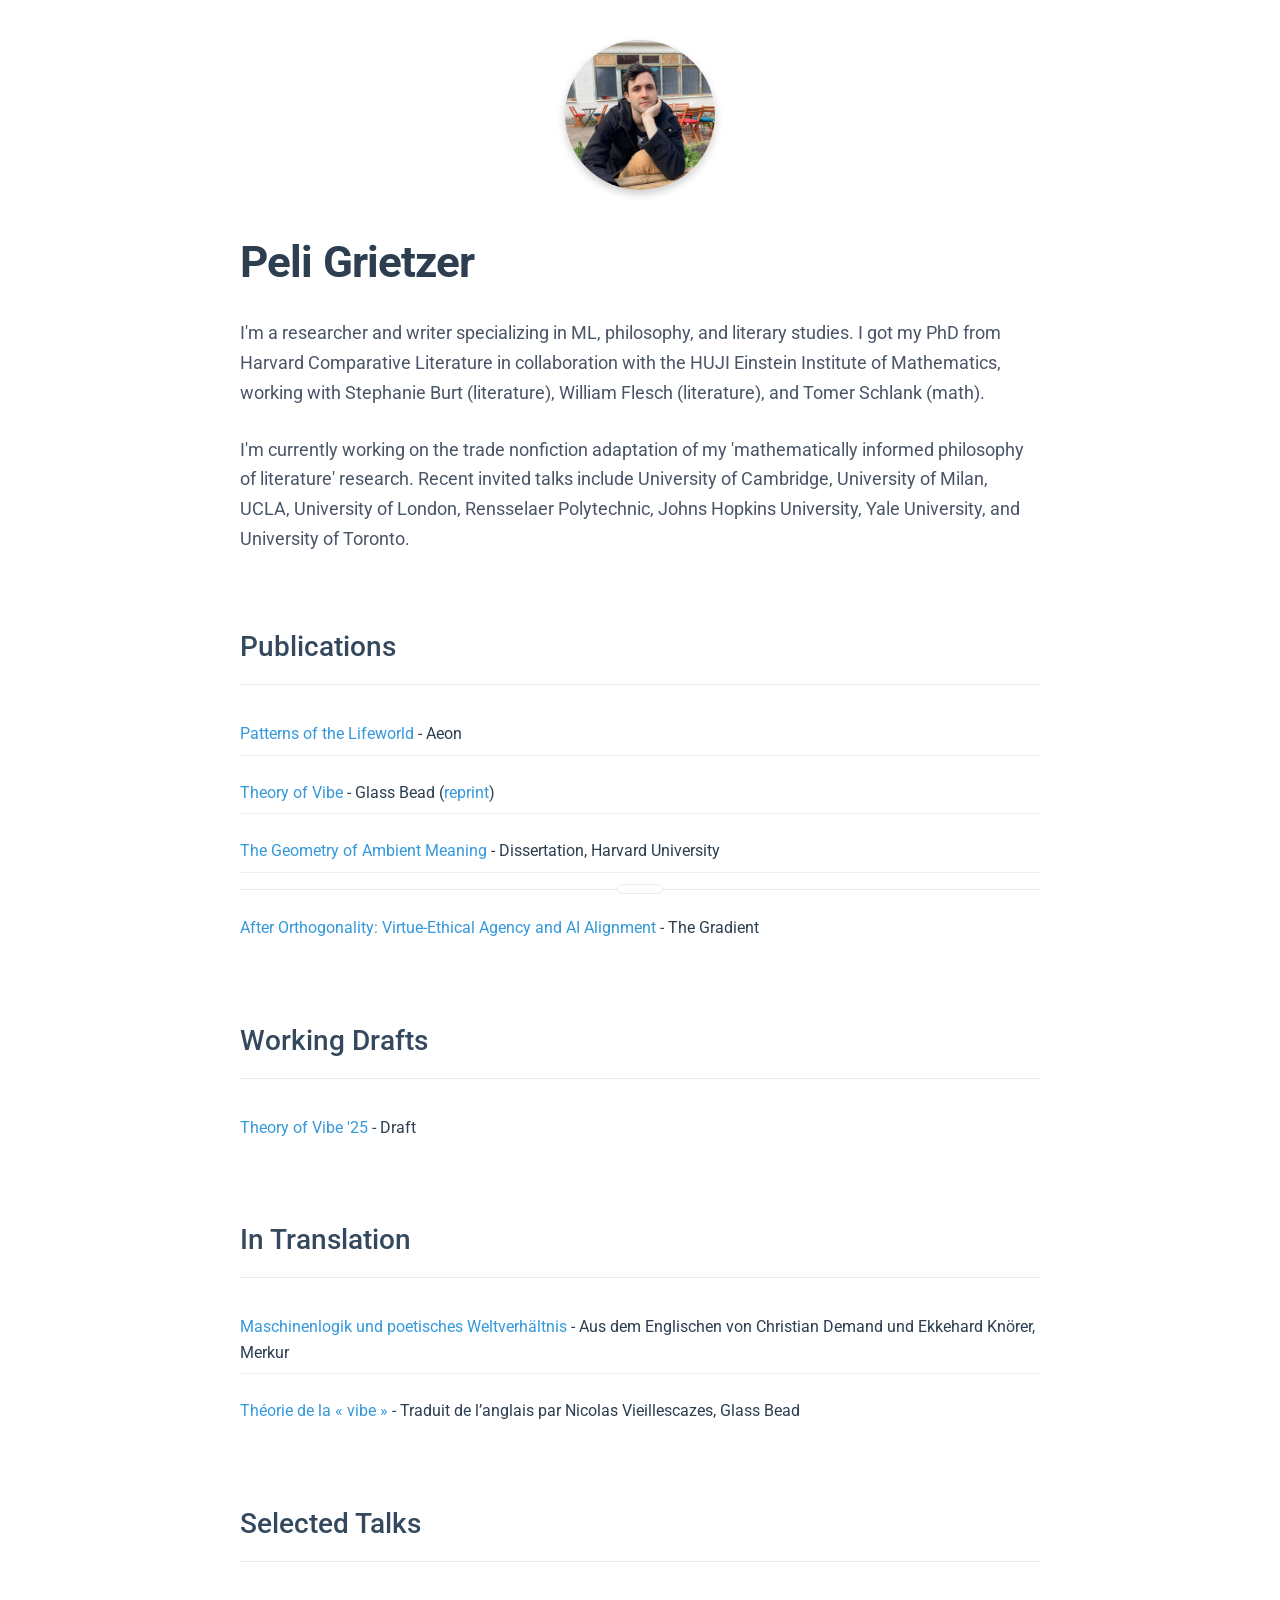
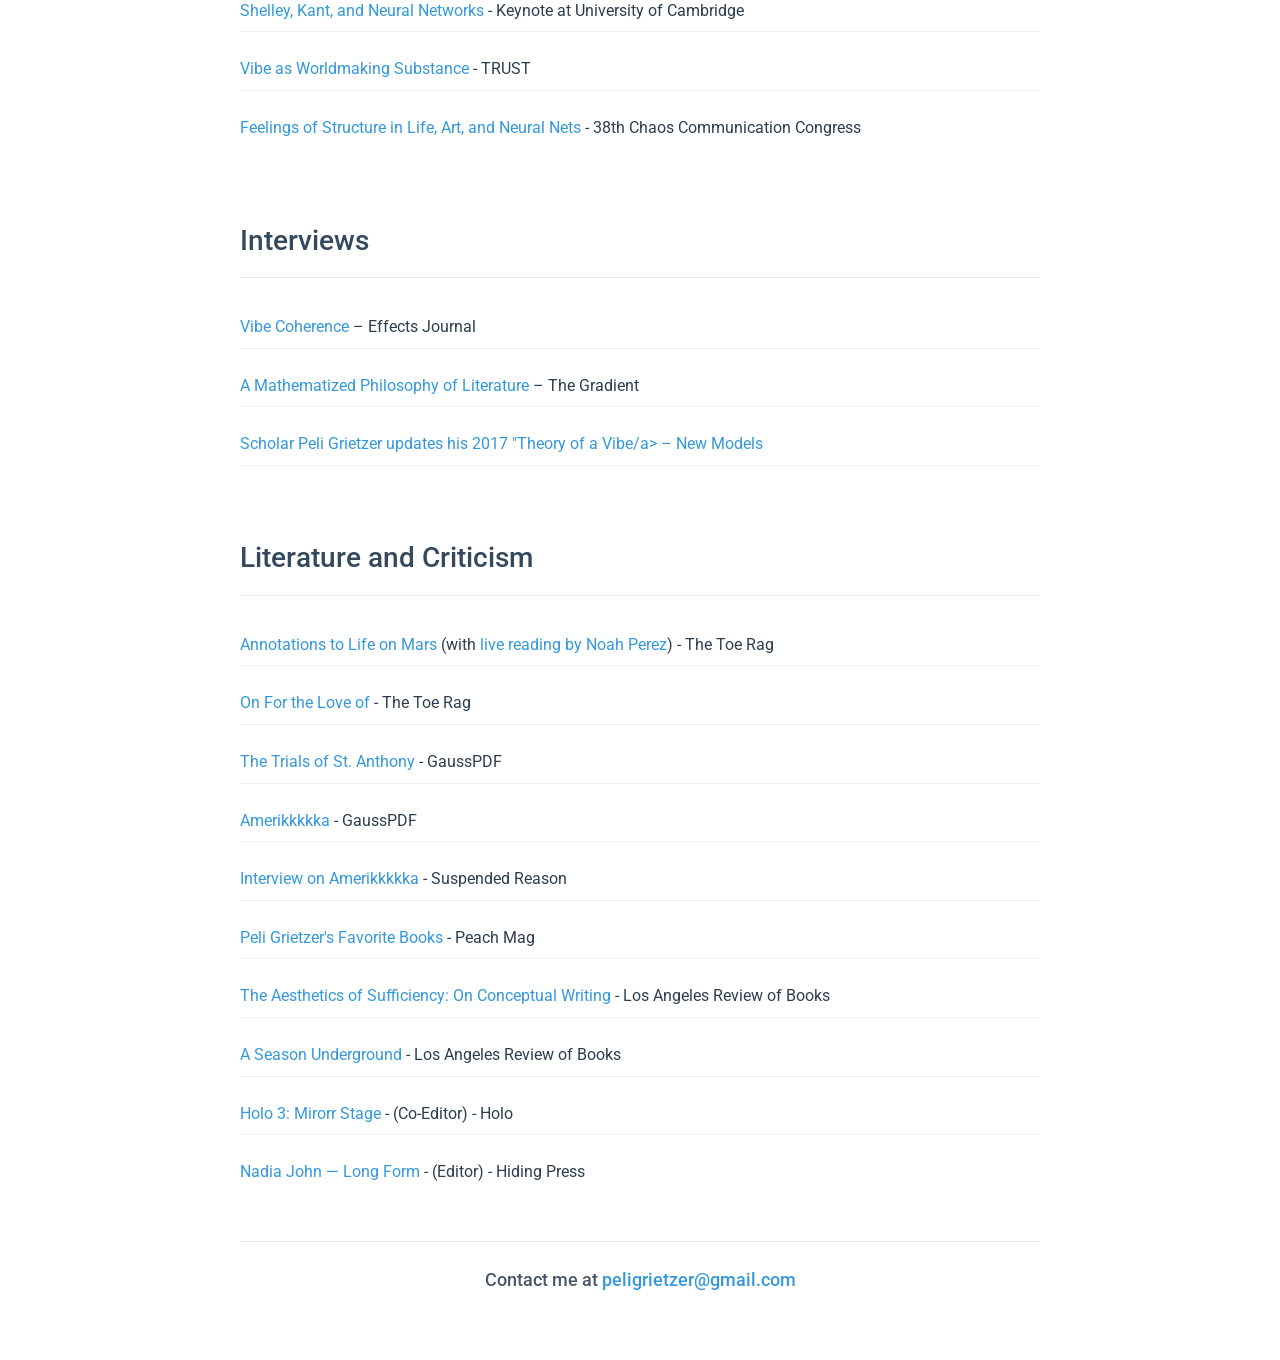
==== index.html @ daf95180 "Update index.html" ====
<!DOCTYPE html>
<html lang="en">
<head>
  <meta charset="UTF-8">
  <meta name="viewport" content="width=device-width, initial-scale=1.0">
  <title>Peli Grietzer - Researcher & Writer</title>
  <link rel="stylesheet" href="https://fonts.googleapis.com/css2?family=Roboto:wght@400;500;700&display=swap">
  <style>
    body {
      font-family: 'Roboto', sans-serif;
      line-height: 1.6;
      max-width: 800px;
      margin: 0 auto;
      padding: 40px 20px;
      color: #2c3e50;
      background-color: #ffffff;
    }

    .portrait-container {
      text-align: center;
      margin-bottom: 20px;
    }

    .portrait-container img {
      border-radius: 50%;
      width: 150px;
      height: 150px;
      object-fit: cover;
      box-shadow: 0 4px 8px rgba(0, 0, 0, 0.2);
    }

    h1 {
      font-weight: 700;
      font-size: 2.75em;
      color: #2c3e50;
      margin-bottom: 0.5em;
      letter-spacing: -0.02em;
    }

    h2 {
      font-weight: 500;
      font-size: 1.75em;
      margin-top: 2.5em;
      margin-bottom: 1em;
      color: #34495e;
      border-bottom: 1px solid #e9ecef;
      padding-bottom: 0.5em;
    }

    p {
      font-size: 1.1em;
      color: #4a5568;
      margin-bottom: 1.5em;
      line-height: 1.7;
    }

    a {
      color: #3498db;
      text-decoration: none;
      border-bottom: 1px solid transparent;
      transition: border-bottom-color 0.2s ease;
    }

    a:hover {
      border-bottom-color: #3498db;
      text-decoration: none;
    }

    ul {
      list-style-type: none;
      padding-left: 0;
    }

    ul li {
      margin-bottom: 1em;
      padding: 0.5em 0;
      border-bottom: 1px solid #f0f0f0;
    }

    ul li:last-child {
      border-bottom: none;
    }

    /* Publications-only: purely visual divider inside list (no text) */
    .pub-list .pub-divider{
      list-style: none;
      padding: 0;
      margin: 0.9em 0 1.1em;
      border: 0;
      height: 1px;
      background: #e9ecef;            /* matches h2/contact divider */
      position: relative;
    }
    .pub-list .pub-divider::after{
      content:"";
      position:absolute;
      left:50%;
      top:50%;
      width: 44px;
      height: 8px;
      transform: translate(-50%,-50%);
      background: #ffffff;            /* matches page background */
      border-radius: 999px;
      border: 1px solid #e9ecef;      /* same divider color */
    }
    /* ensure divider doesn't inherit normal li border spacing in odd ways */
    .pub-list .pub-divider{
      border-bottom: none !important;
    }

    .contact {
      margin-top: 3em;
      padding: 1.5em 0;
      text-align: center;
      border-top: 1px solid #e9ecef;
    }

    .contact p {
      margin: 0;
      font-weight: 500;
    }

    @media (max-width: 600px) {
      body {
        padding: 20px 15px;
      }

      h1 {
        font-size: 2.25em;
      }

      h2 {
        font-size: 1.5em;
      }
    }
  </style>
</head>
<body>
  <div class="portrait-container">
    <img src="peliport.jpg" alt="Portrait of Peli Grietzer">
  </div>

  <h1>Peli Grietzer</h1>

  <p>I'm a researcher and writer specializing in ML, philosophy, and literary studies. I got my PhD from Harvard Comparative Literature in collaboration with the HUJI Einstein Institute of Mathematics, working with Stephanie Burt (literature), William Flesch (literature), and Tomer Schlank (math).</p>

  <p>I'm currently working on the trade nonfiction adaptation of my 'mathematically informed philosophy of literature' research. Recent invited talks include University of Cambridge, University of Milan, UCLA, University of London, Rensselaer Polytechnic, Johns Hopkins University, Yale University, and University of Toronto.</p>

  <h2>Publications</h2>
  <ul class="pub-list">
    <li><a href="https://aeon.co/essays/why-poetry-is-a-variety-of-mathematical-experience">Patterns of the Lifeworld</a> - Aeon </li>
    <li><a href="https://www.glass-bead.org/article/a-theory-of-vibe/?lang=enview">Theory of Vibe</a> - Glass Bead (<a href="https://www.openhumanitiespress.org/books/titles/thinking-with-ai/">reprint</a>) </li>
    <li><a href="https://dash.harvard.edu/handle/1/39988028">The Geometry of Ambient Meaning</a> - Dissertation, Harvard University </li>

    <li class="pub-divider" role="separator" aria-hidden="true"></li>

    <li><a href="https://thegradient.pub/virtue-ethics-ai-alignment/">After Orthogonality: Virtue-Ethical Agency and AI Alignment</a> - The Gradient </li>
  </ul>

  <h2>Working Drafts</h2>
  <ul>
    <li><a href="https://open.substack.com/pub/peligrietzer/p/theory-of-vibe-25?utm_campaign=post-expanded-share&utm_medium=web"> Theory of Vibe '25 </a> - Draft </li>
  </ul>

  <h2>In Translation</h2>
  <ul>
    <li><a href="https://www.merkur-zeitschrift.de/artikel/maschinenlogik-und-poetisches-weltverhaeltnis-a-mr-77-12-30/"> Maschinenlogik und poetisches Weltverhältnis </a> - Aus dem Englischen von Christian Demand und Ekkehard Knörer, Merkur</li>
    <li><a href="https://www.glass-bead.org/article/a-theory-of-vibe/?lang=frview"> Théorie de la « vibe » </a> - Traduit de l’anglais par Nicolas Vieillescazes, Glass Bead </li>
  </ul>

  <h2>Selected Talks</h2>
  <ul>
    <li><a href="https://youtu.be/imdKi8XyVCc?si=uOf9Y22D-ehxQdKn">Shelley, Kant, and Neural Networks</a> - Keynote at University of Cambridge </li>
    <li><a href="https://www.youtube.com/watch?v=Zi8KUL7Hnv0">Vibe as Worldmaking Substance</a> - TRUST </li>
    <li><a href="https://media.ccc.de/v/38c3-feelings-of-structure-in-life-art-and-neural-nets">Feelings of Structure in Life, Art, and Neural Nets </a> - 38th Chaos Communication Congress </li>
  </ul>

  <h2>Interviews</h2>
  <ul>
    <li><a href="https://effects-journal.com/archive/vibe-coherence">Vibe Coherence</a> – Effects Journal</li>
    <li><a href="https://thegradientpub.substack.com/p/peli-grietzer-a-mathematized-philosophy">A Mathematized Philosophy of Literature</a> – The Gradient</li>
    <li><a href="https://soundcloud.com/newmodels/prvw-peli-grietzer-2026?in=newmodels/sets/new-models-podcast-vol-ii">Scholar Peli Grietzer updates his 2017 "Theory of a Vibe/a> – New Models</li>
  </ul>

  <h2>Literature and Criticism</h2>
  <ul>
    <li><a href="https://x.com/peligrietzer/status/1846580394172297496">Annotations to Life on Mars</a> (with <a href="https://www.youtube.com/watch?v=kiOf8H1D4T4">live reading by Noah Perez</a>) - The Toe Rag </li>
    <li><a href="https://x.com/peligrietzer/status/1986115775053053968">On For the Love of</a> - The Toe Rag </li>
    <li><a href="https://www.gauss-pdf.com/post/146307399680/gpdf216-peli-grietzer-the-trials-of-st">The Trials of St. Anthony</a> - GaussPDF</li>
    <li><a href="https://www.gauss-pdf.com/post/74739362252/gpdf094gpdfe004-peli-grietzer-amerikkkkka">Amerikkkkka</a> - GaussPDF</li>
    <li><a href="https://suspendedreason.com/2019/05/21/each-venture-is-a-new-beginning/"> Interview on Amerikkkkka</a> - Suspended Reason</li>
    <li><a href="https://www.peachmgzn.com/post/peli-grietzers-favorite-books">Peli Grietzer's Favorite Books</a> - Peach Mag</li>
    <li><a href="https://lareviewofbooks.org/article/the-aesthetics-of-sufficiency-on-conceptual-writing/">The Aesthetics of Sufficiency: On Conceptual Writing</a> - Los Angeles Review of Books</li>
    <li><a href="https://lareviewofbooks.org/article/season-underground-russian-doll-mental-illness/">A Season Underground</a> - Los Angeles Review of Books</li>
    <li><a href="https://www.holo.mg/dossiers/holo-3/the-research-partner/"> Holo 3: Mirorr Stage </a> - (Co-Editor) - Holo</li>
    <li><a href="https://hidingpress.com/books/long-form">Nadia John — Long Form </a> - (Editor) - Hiding Press</li>
  </ul>

  <div class="contact">
    <p>Contact me at <a href="mailto:peligrietzer@gmail.com">peligrietzer@gmail.com</a></p>
  </div>
</body>
</html>
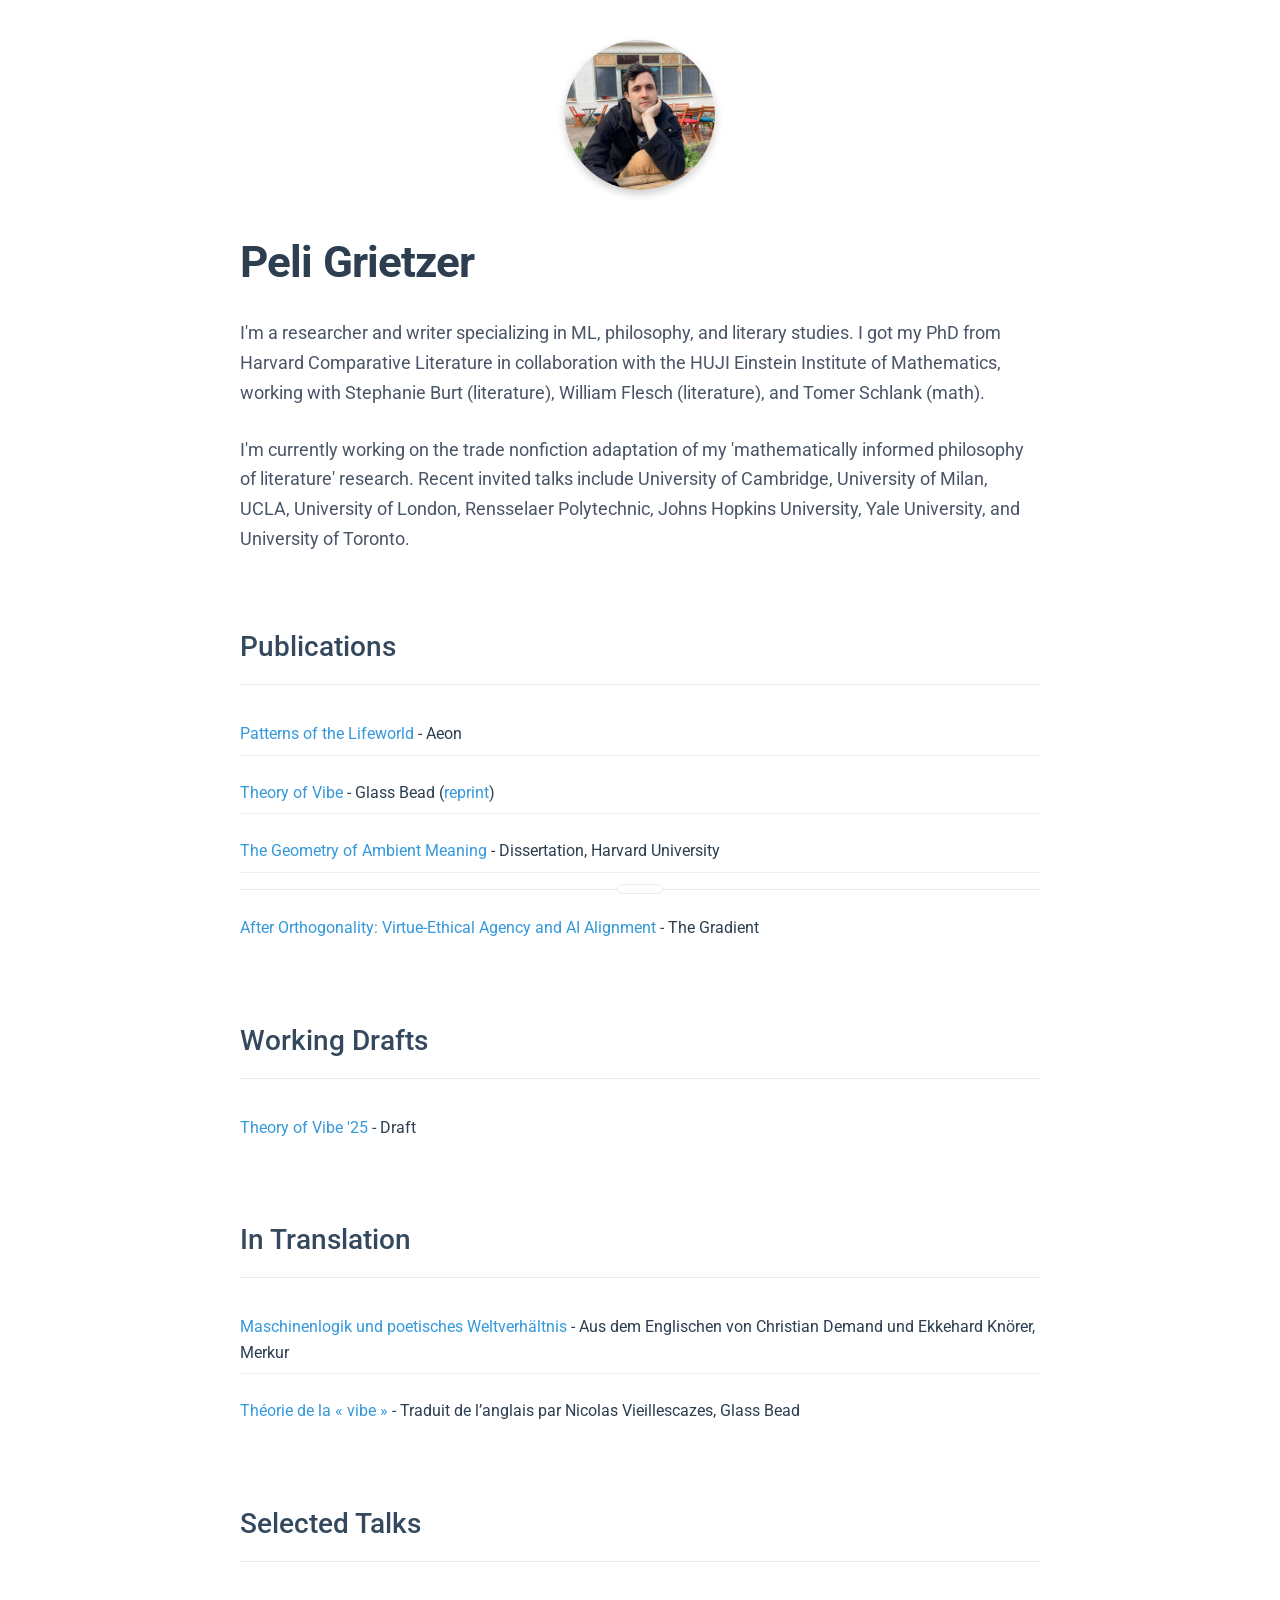
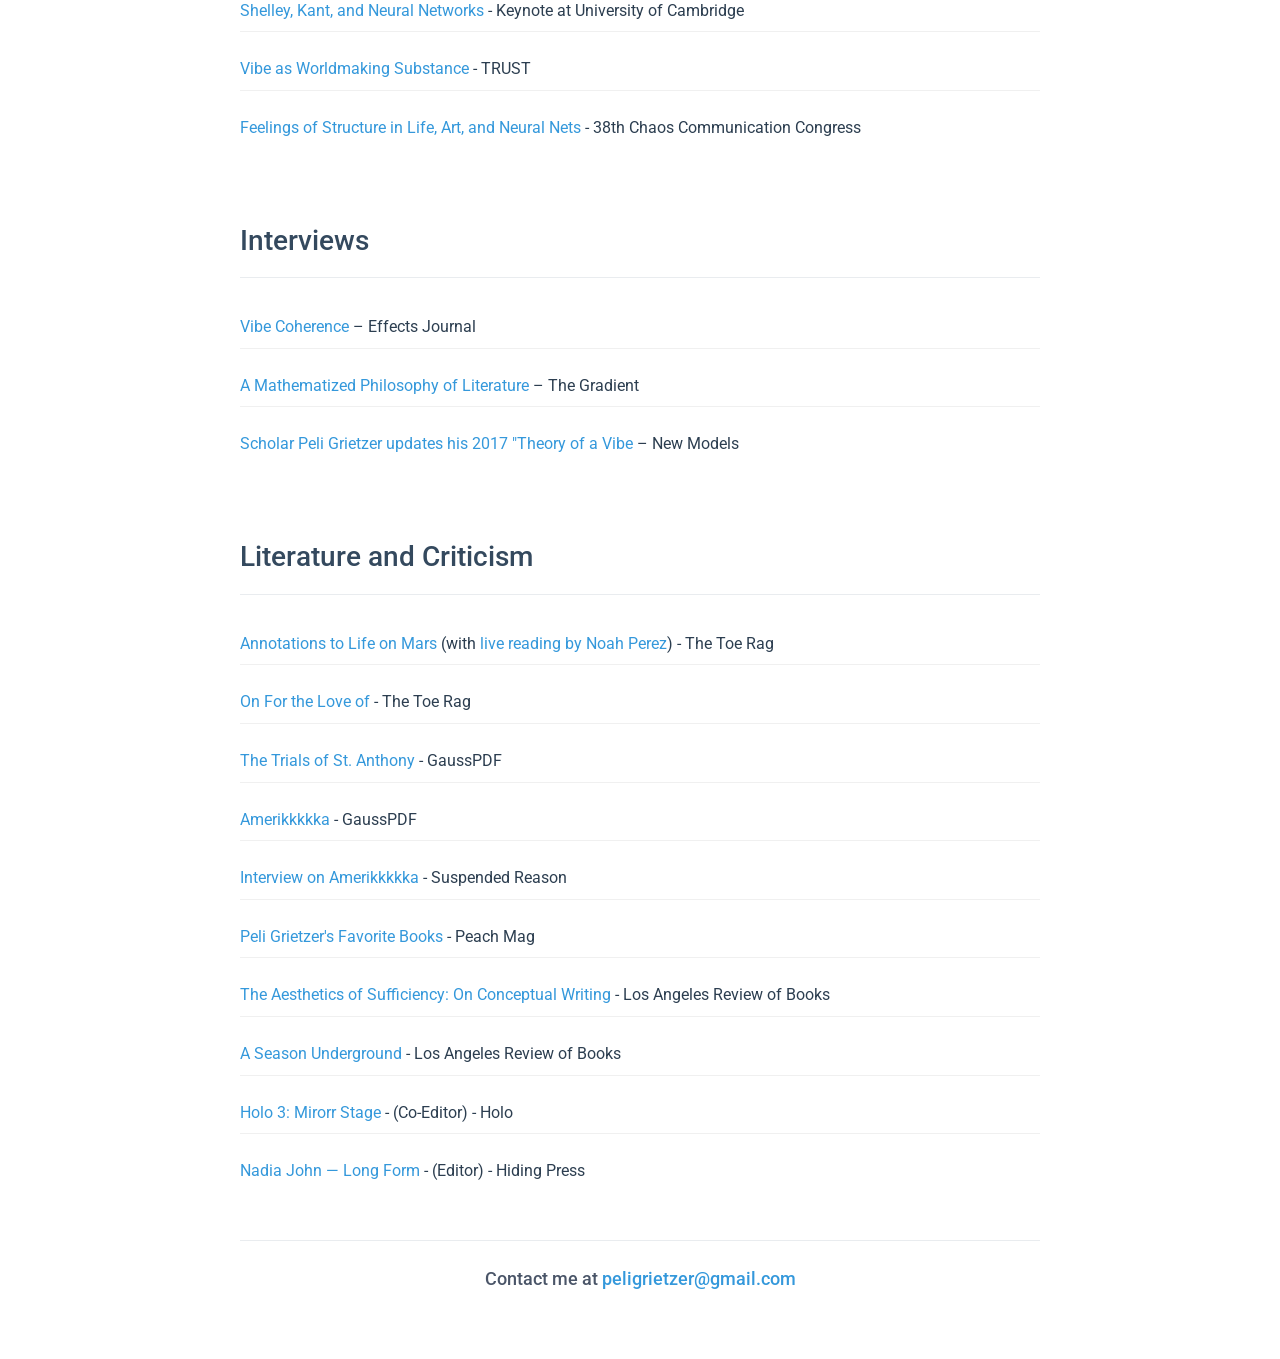
==== commit a03e7055: "Update index.html" ====
--- a/index.html
+++ b/index.html
@@ -179,7 +179,7 @@
   <ul>
     <li><a href="https://effects-journal.com/archive/vibe-coherence">Vibe Coherence</a> – Effects Journal</li>
     <li><a href="https://thegradientpub.substack.com/p/peli-grietzer-a-mathematized-philosophy">A Mathematized Philosophy of Literature</a> – The Gradient</li>
-    <li><a href="https://soundcloud.com/newmodels/prvw-peli-grietzer-2026?in=newmodels/sets/new-models-podcast-vol-ii">Scholar Peli Grietzer updates his 2017 "Theory of a Vibe/a> – New Models</li>
+    <li><a href="https://soundcloud.com/newmodels/prvw-peli-grietzer-2026?in=newmodels/sets/new-models-podcast-vol-ii">Scholar Peli Grietzer updates his 2017 "Theory of a Vibe</a> – New Models</li>
   </ul>
 
   <h2>Literature and Criticism</h2>
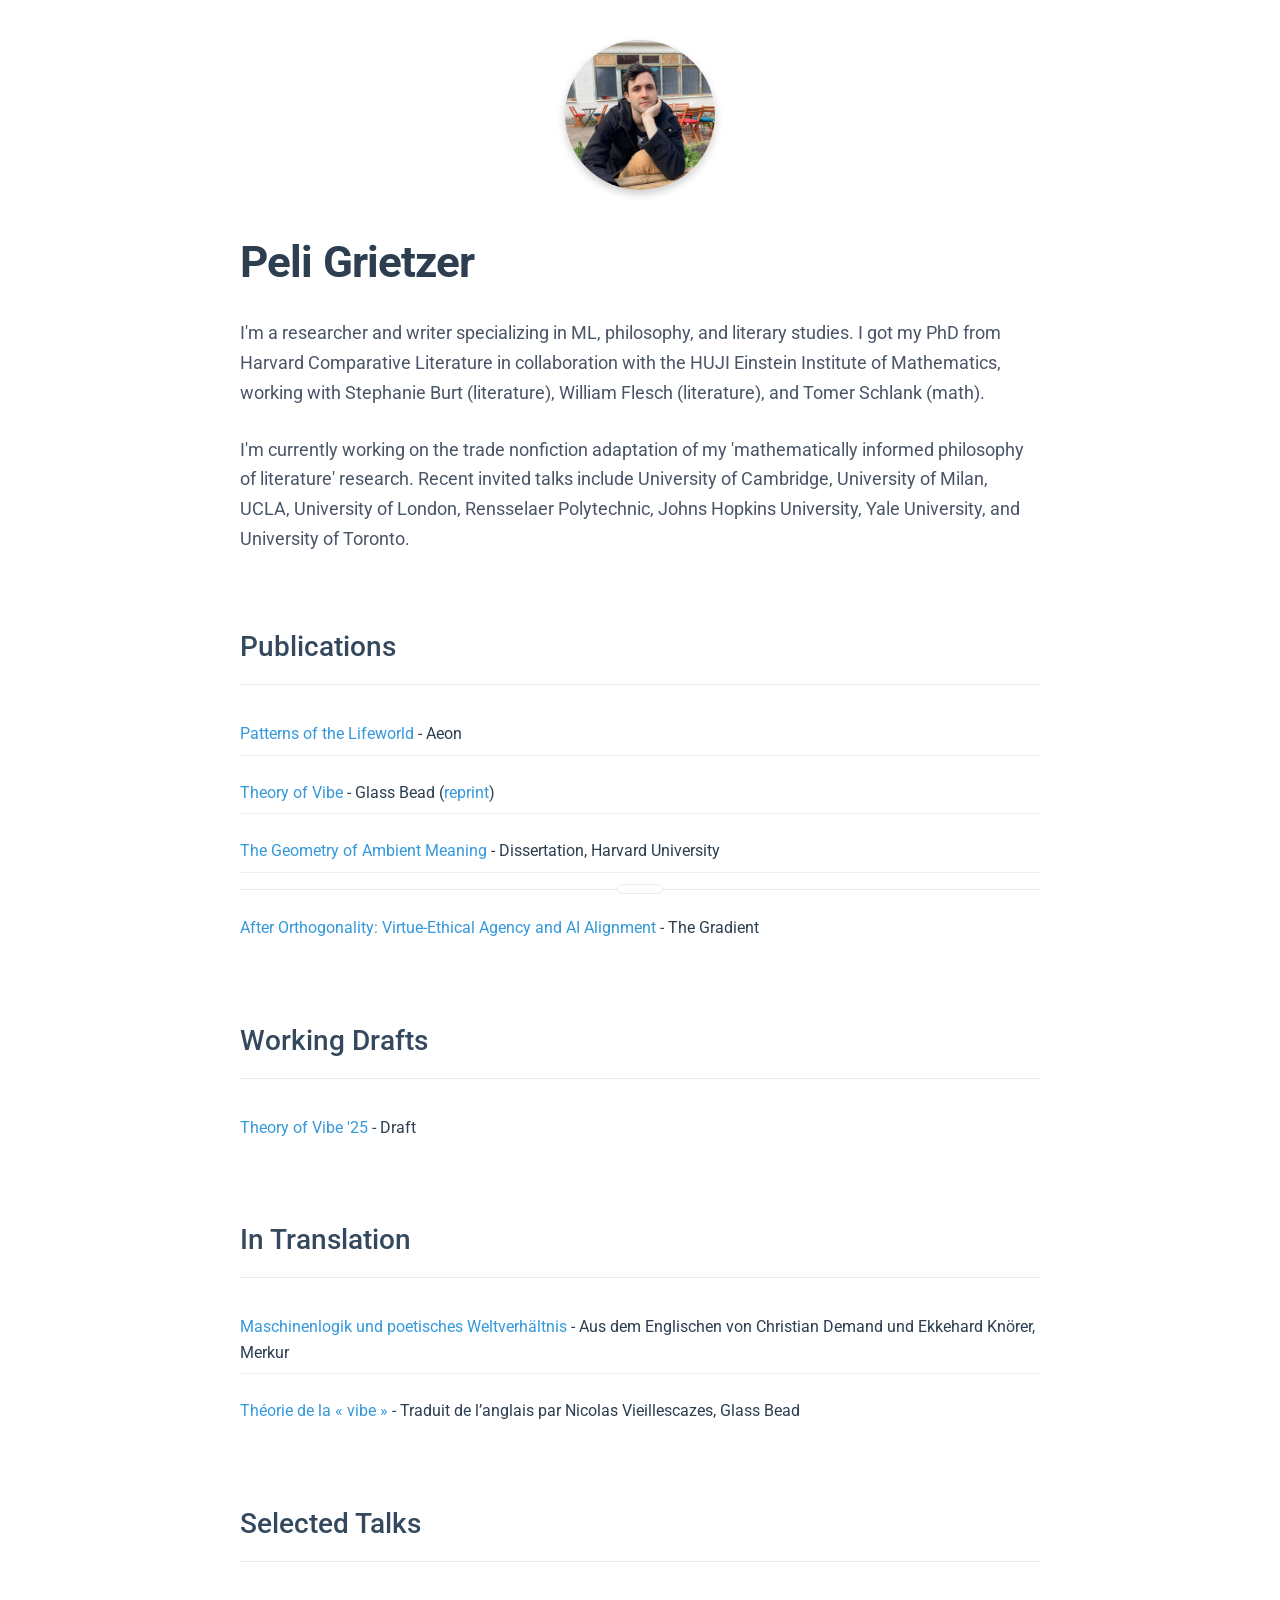
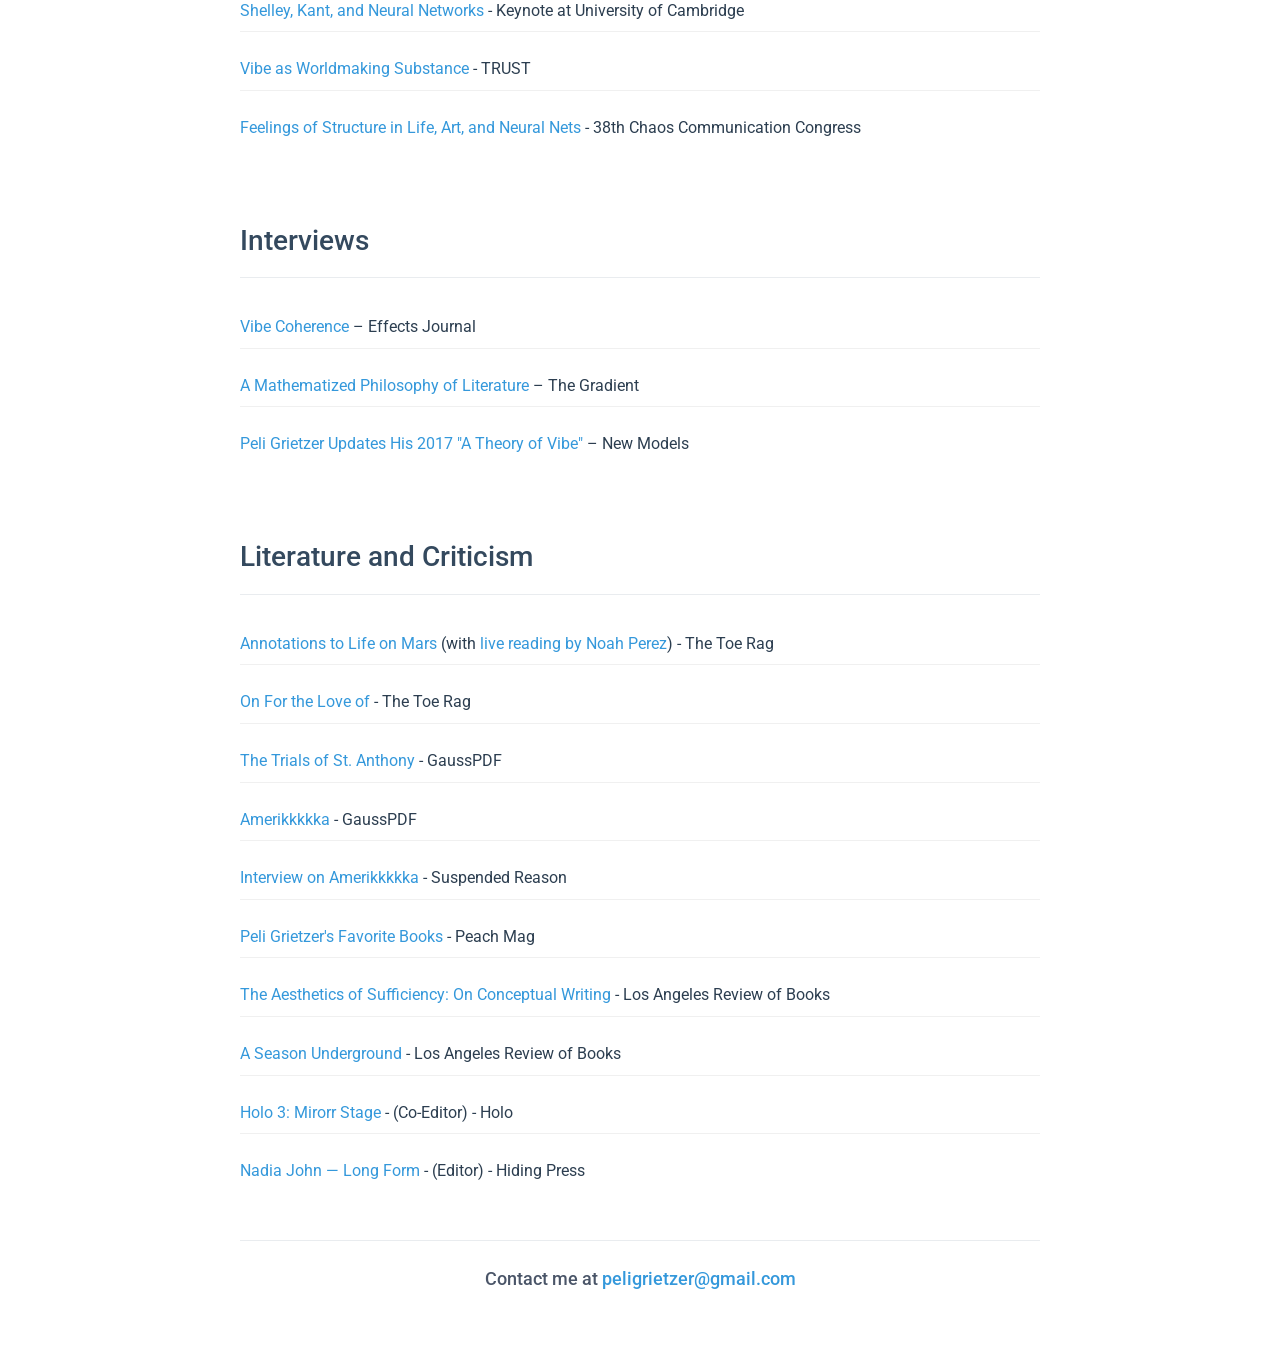
==== commit fc20a71b: "Update index.html" ====
--- a/index.html
+++ b/index.html
@@ -179,7 +179,7 @@
   <ul>
     <li><a href="https://effects-journal.com/archive/vibe-coherence">Vibe Coherence</a> – Effects Journal</li>
     <li><a href="https://thegradientpub.substack.com/p/peli-grietzer-a-mathematized-philosophy">A Mathematized Philosophy of Literature</a> – The Gradient</li>
-    <li><a href="https://soundcloud.com/newmodels/prvw-peli-grietzer-2026?in=newmodels/sets/new-models-podcast-vol-ii">Scholar Peli Grietzer updates his 2017 "Theory of a Vibe</a> – New Models</li>
+    <li><a href="https://soundcloud.com/newmodels/prvw-peli-grietzer-2026?in=newmodels/sets/new-models-podcast-vol-ii">Peli Grietzer Updates His 2017 "A Theory of Vibe"</a> – New Models</li>
   </ul>
 
   <h2>Literature and Criticism</h2>
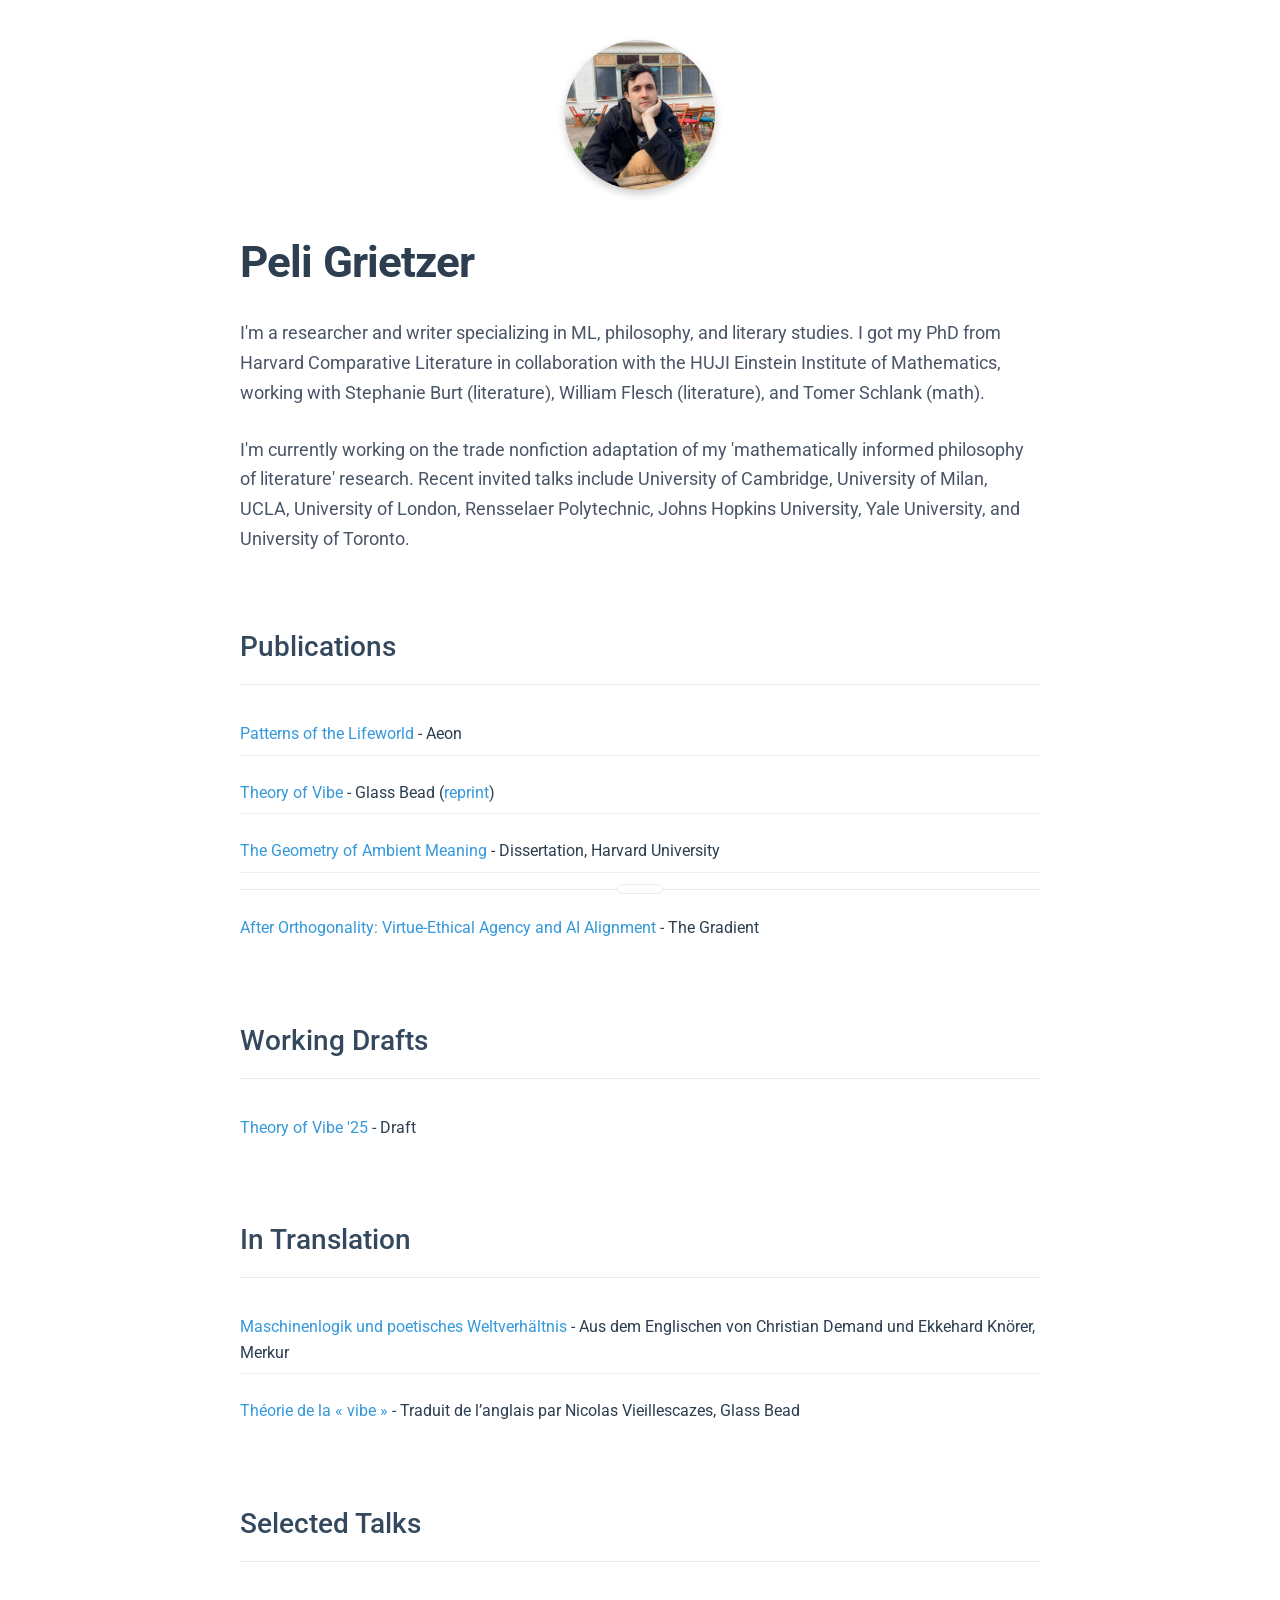
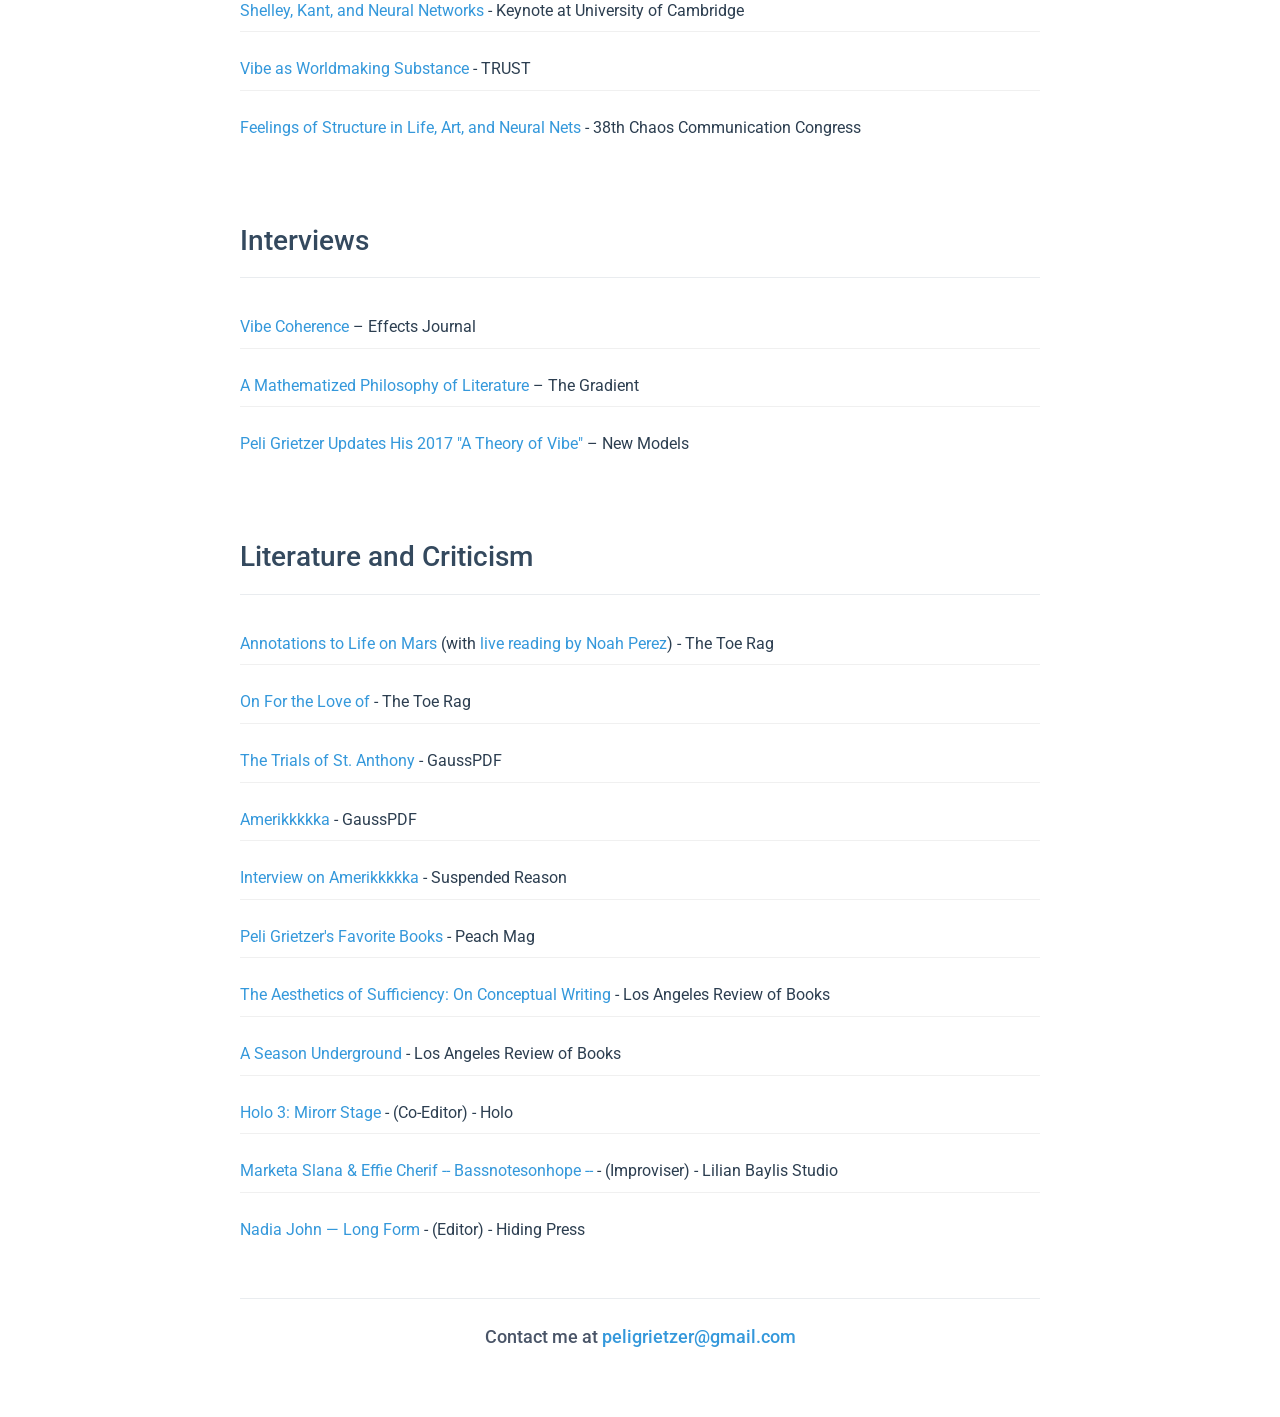
==== commit 3fcecc34: "Update index.html" ====
--- a/index.html
+++ b/index.html
@@ -193,6 +193,7 @@
     <li><a href="https://lareviewofbooks.org/article/the-aesthetics-of-sufficiency-on-conceptual-writing/">The Aesthetics of Sufficiency: On Conceptual Writing</a> - Los Angeles Review of Books</li>
     <li><a href="https://lareviewofbooks.org/article/season-underground-russian-doll-mental-illness/">A Season Underground</a> - Los Angeles Review of Books</li>
     <li><a href="https://www.holo.mg/dossiers/holo-3/the-research-partner/"> Holo 3: Mirorr Stage </a> - (Co-Editor) - Holo</li>
+    <li><a href="https://www.instagram.com/p/DXqXmAWgJy2/"> Marketa Slana & Effie Cherif -- Bassnotesonhope --  </a> - (Improviser) - Lilian Baylis Studio</li>
     <li><a href="https://hidingpress.com/books/long-form">Nadia John — Long Form </a> - (Editor) - Hiding Press</li>
   </ul>
 
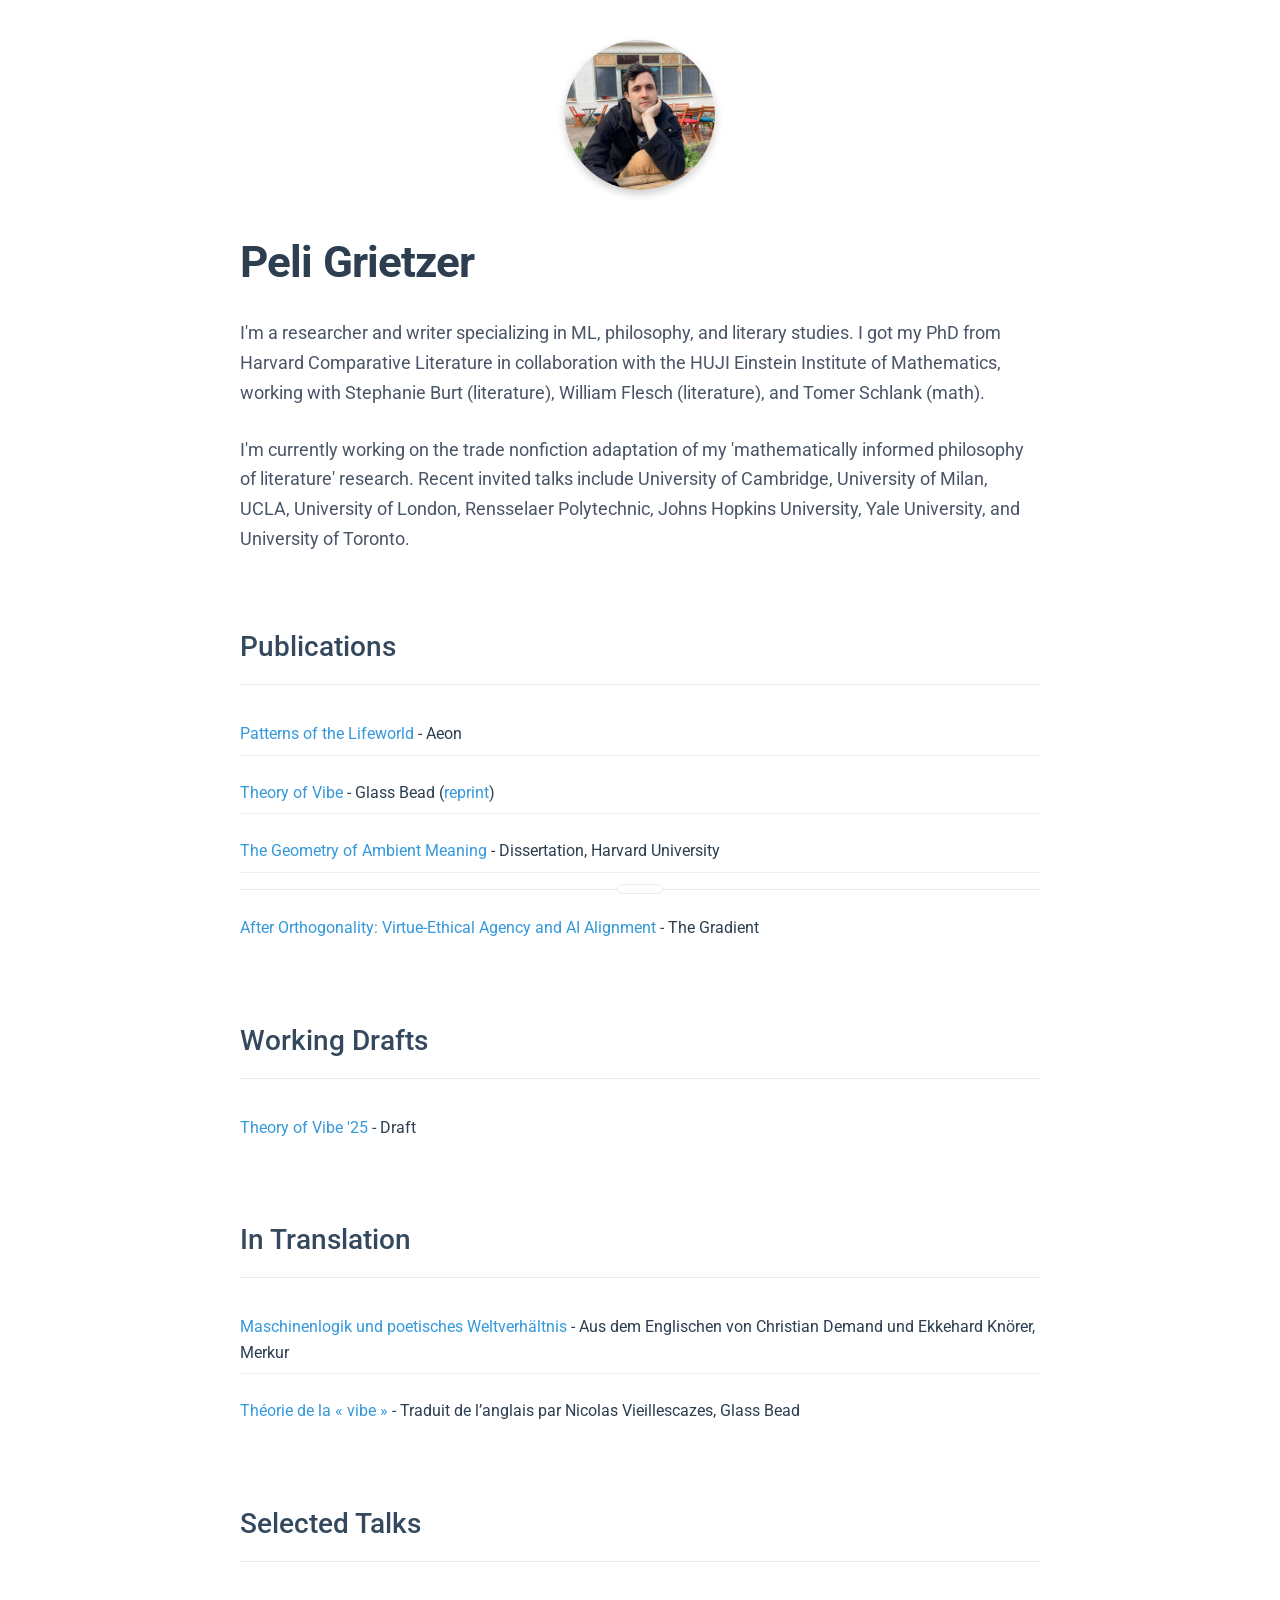
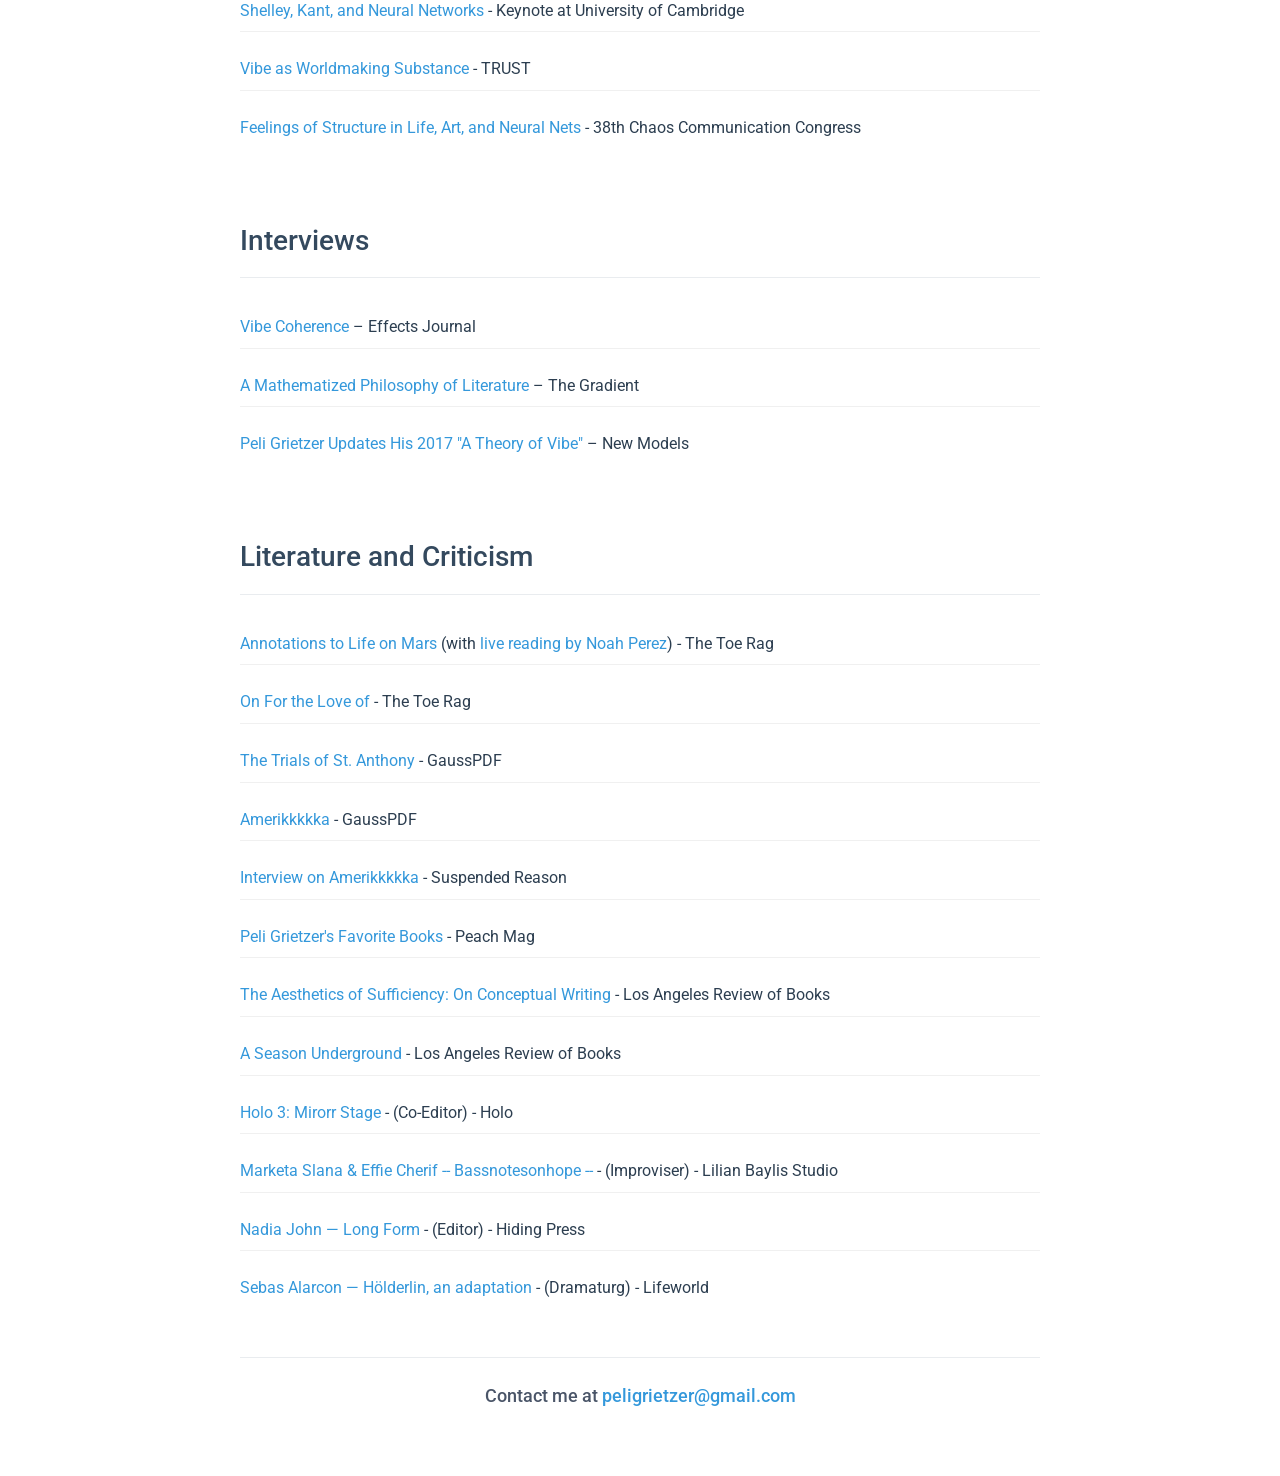
==== commit e1cbed14: "Update index.html" ====
--- a/index.html
+++ b/index.html
@@ -195,6 +195,9 @@
     <li><a href="https://www.holo.mg/dossiers/holo-3/the-research-partner/"> Holo 3: Mirorr Stage </a> - (Co-Editor) - Holo</li>
     <li><a href="https://www.instagram.com/p/DXqXmAWgJy2/"> Marketa Slana & Effie Cherif -- Bassnotesonhope --  </a> - (Improviser) - Lilian Baylis Studio</li>
     <li><a href="https://hidingpress.com/books/long-form">Nadia John — Long Form </a> - (Editor) - Hiding Press</li>
+    <li><a href="https://www.instagram.com/p/DVwxAwdkVKt/">Sebas Alarcon — Hölderlin, an adaptation </a> - (Dramaturg) - Lifeworld</li>
+
+    
   </ul>
 
   <div class="contact">
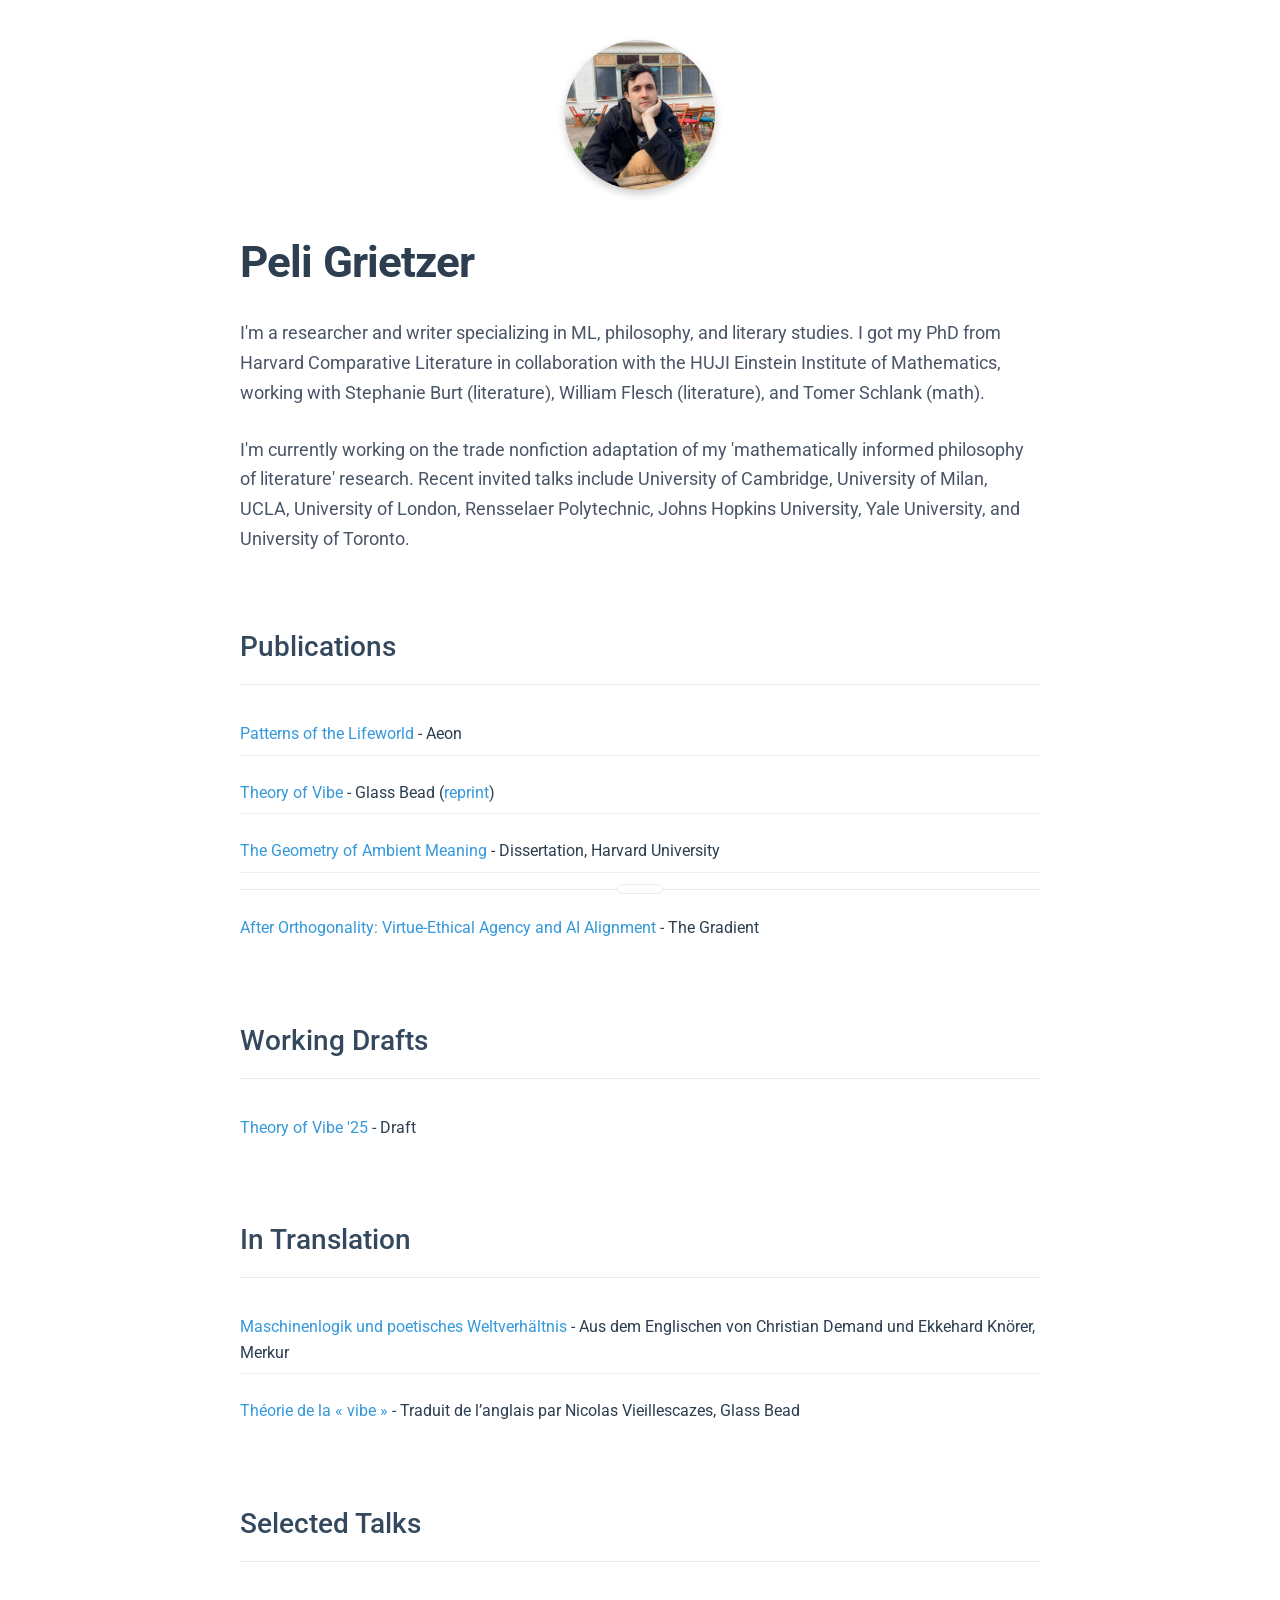
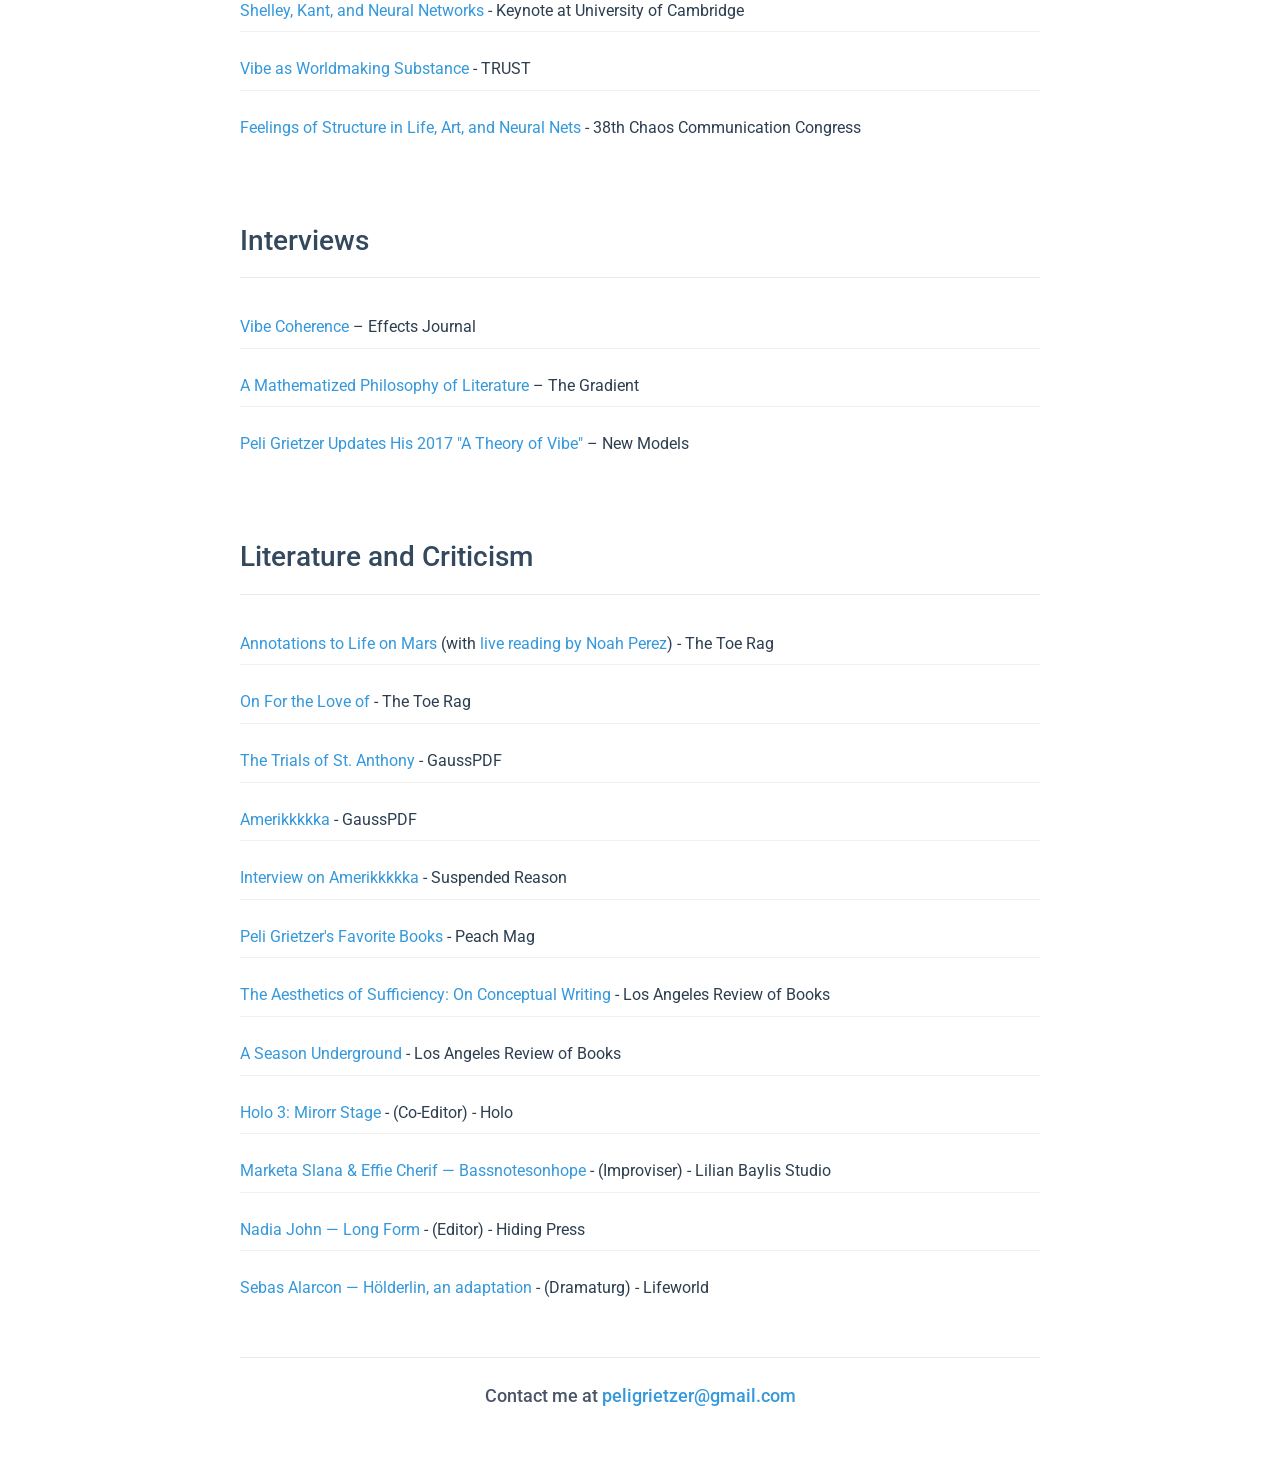
==== commit 93bad526: "Update index.html" ====
--- a/index.html
+++ b/index.html
@@ -179,7 +179,7 @@
   <ul>
     <li><a href="https://effects-journal.com/archive/vibe-coherence">Vibe Coherence</a> – Effects Journal</li>
     <li><a href="https://thegradientpub.substack.com/p/peli-grietzer-a-mathematized-philosophy">A Mathematized Philosophy of Literature</a> – The Gradient</li>
-    <li><a href="https://soundcloud.com/newmodels/prvw-peli-grietzer-2026?in=newmodels/sets/new-models-podcast-vol-ii">Peli Grietzer Updates His 2017 "A Theory of Vibe"</a> – New Models</li>
+    <li><a href="https://soundcloud.com/newmodels/peli-grietzer-2026?si=33bec6c96cb444eea659ac1206b64efb&utm_source=clipboard&utm_medium=text&utm_campaign=social_sharing">Peli Grietzer Updates His 2017 "A Theory of Vibe"</a> – New Models</li>
   </ul>
 
   <h2>Literature and Criticism</h2>
@@ -193,7 +193,7 @@
     <li><a href="https://lareviewofbooks.org/article/the-aesthetics-of-sufficiency-on-conceptual-writing/">The Aesthetics of Sufficiency: On Conceptual Writing</a> - Los Angeles Review of Books</li>
     <li><a href="https://lareviewofbooks.org/article/season-underground-russian-doll-mental-illness/">A Season Underground</a> - Los Angeles Review of Books</li>
     <li><a href="https://www.holo.mg/dossiers/holo-3/the-research-partner/"> Holo 3: Mirorr Stage </a> - (Co-Editor) - Holo</li>
-    <li><a href="https://www.instagram.com/p/DXqXmAWgJy2/"> Marketa Slana & Effie Cherif -- Bassnotesonhope --  </a> - (Improviser) - Lilian Baylis Studio</li>
+    <li><a href="https://www.instagram.com/p/DXqXmAWgJy2/"> Marketa Slana & Effie Cherif — Bassnotesonhope </a> - (Improviser) - Lilian Baylis Studio</li>
     <li><a href="https://hidingpress.com/books/long-form">Nadia John — Long Form </a> - (Editor) - Hiding Press</li>
     <li><a href="https://www.instagram.com/p/DVwxAwdkVKt/">Sebas Alarcon — Hölderlin, an adaptation </a> - (Dramaturg) - Lifeworld</li>
 
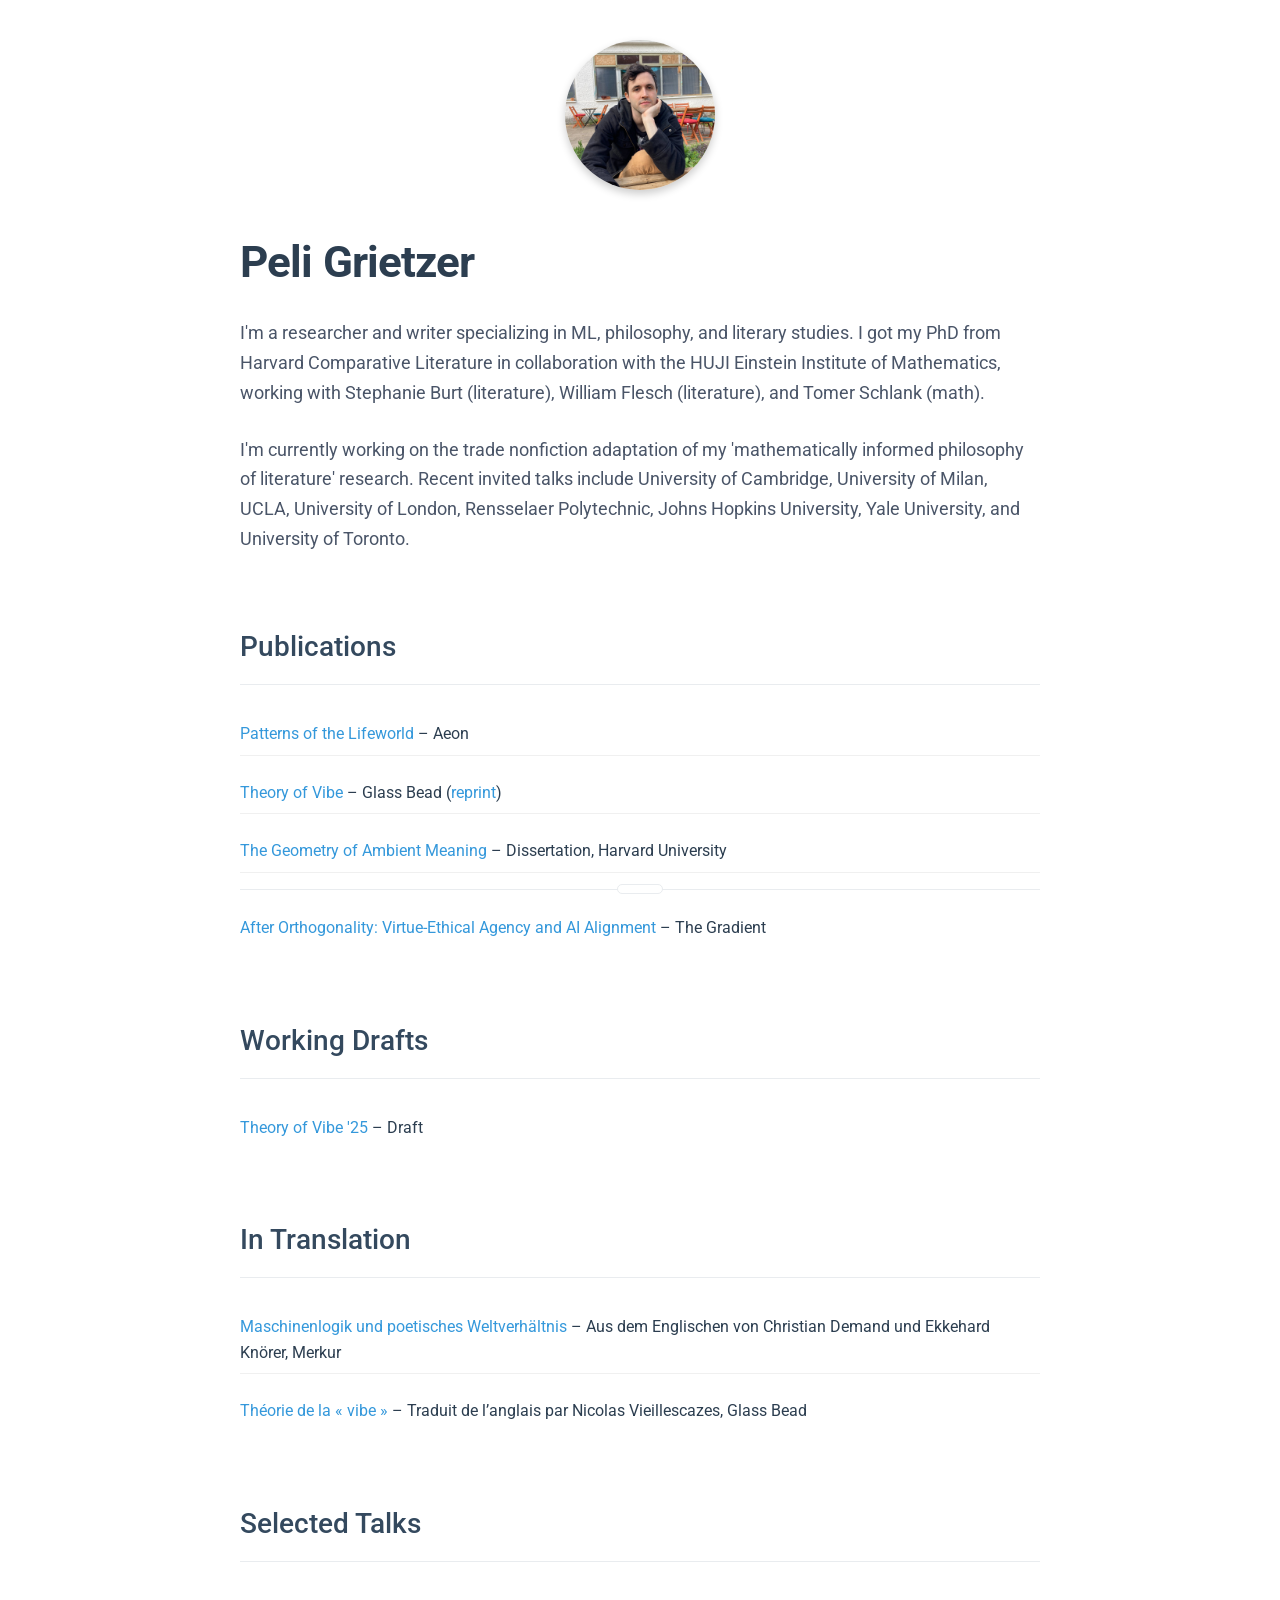
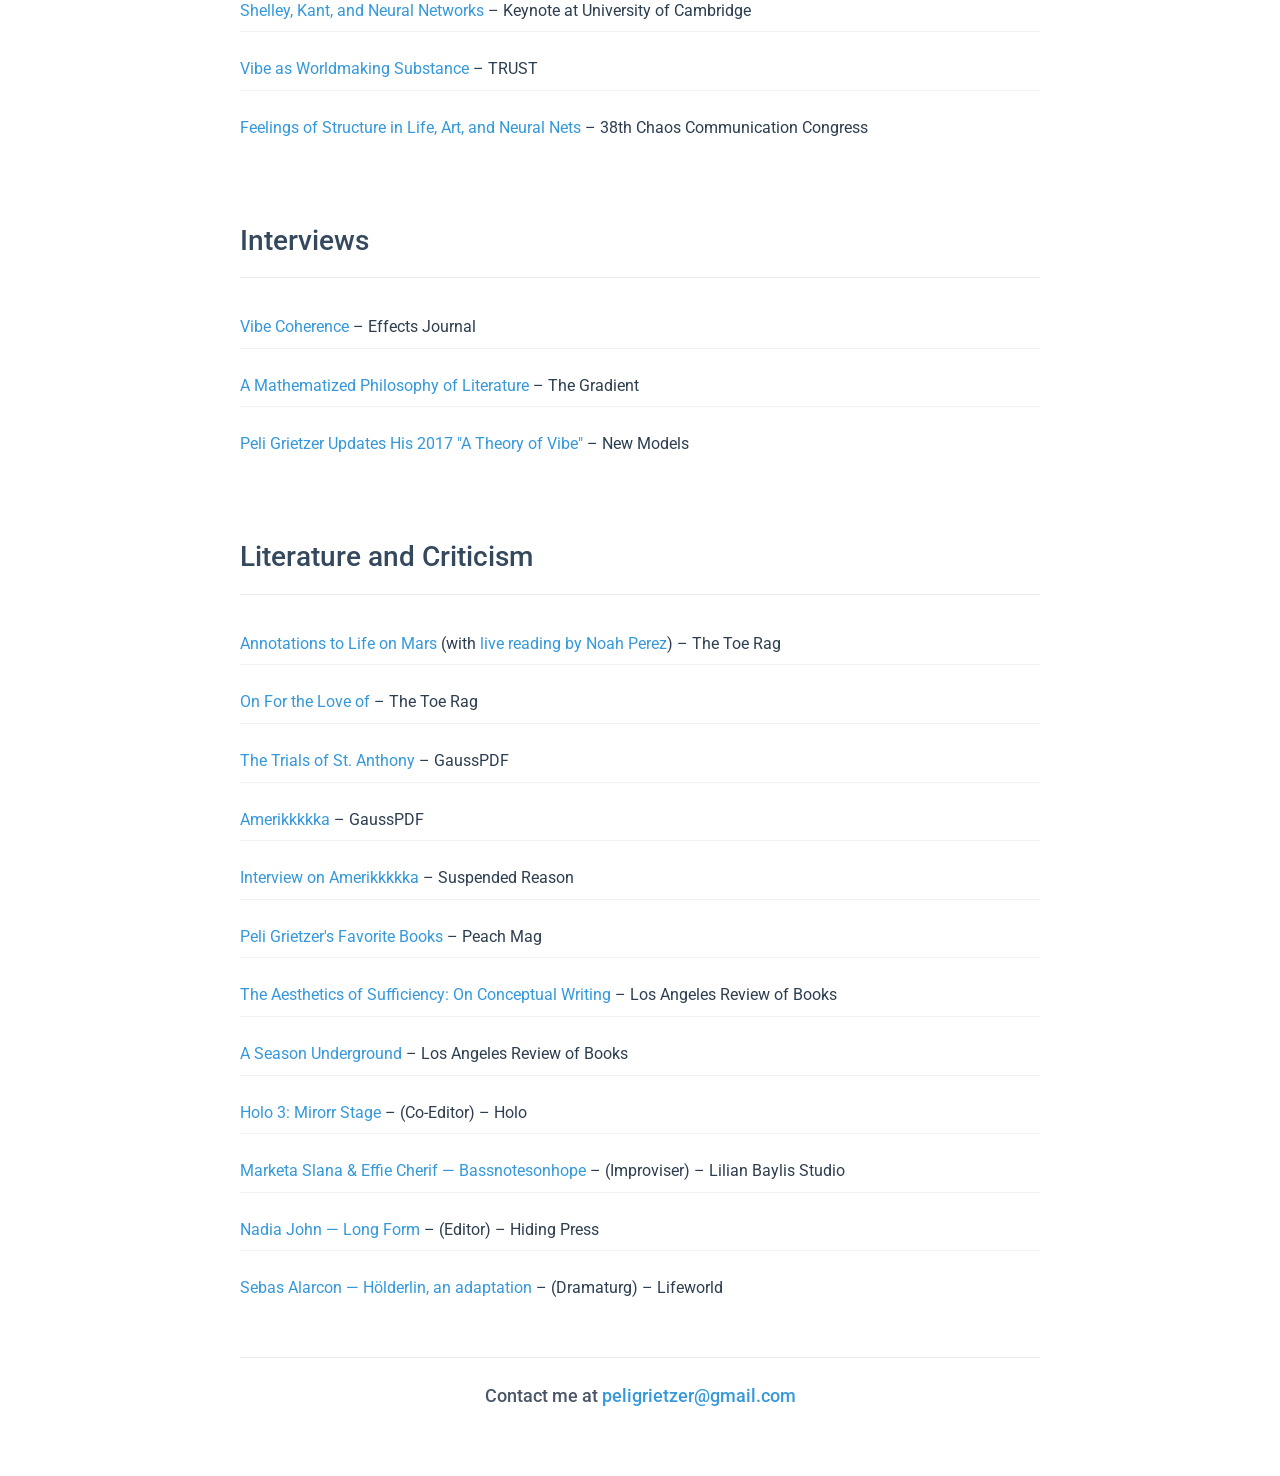
==== commit 10be211d: "Update index.html" ====
--- a/index.html
+++ b/index.html
@@ -148,31 +148,31 @@
 
   <h2>Publications</h2>
   <ul class="pub-list">
-    <li><a href="https://aeon.co/essays/why-poetry-is-a-variety-of-mathematical-experience">Patterns of the Lifeworld</a> - Aeon </li>
-    <li><a href="https://www.glass-bead.org/article/a-theory-of-vibe/?lang=enview">Theory of Vibe</a> - Glass Bead (<a href="https://www.openhumanitiespress.org/books/titles/thinking-with-ai/">reprint</a>) </li>
-    <li><a href="https://dash.harvard.edu/handle/1/39988028">The Geometry of Ambient Meaning</a> - Dissertation, Harvard University </li>
+    <li><a href="https://aeon.co/essays/why-poetry-is-a-variety-of-mathematical-experience">Patterns of the Lifeworld</a> – Aeon </li>
+    <li><a href="https://www.glass-bead.org/article/a-theory-of-vibe/?lang=enview">Theory of Vibe</a> – Glass Bead (<a href="https://www.openhumanitiespress.org/books/titles/thinking-with-ai/">reprint</a>) </li>
+    <li><a href="https://dash.harvard.edu/handle/1/39988028">The Geometry of Ambient Meaning</a> – Dissertation, Harvard University </li>
 
     <li class="pub-divider" role="separator" aria-hidden="true"></li>
 
-    <li><a href="https://thegradient.pub/virtue-ethics-ai-alignment/">After Orthogonality: Virtue-Ethical Agency and AI Alignment</a> - The Gradient </li>
+    <li><a href="https://thegradient.pub/virtue-ethics-ai-alignment/">After Orthogonality: Virtue-Ethical Agency and AI Alignment</a> – The Gradient </li>
   </ul>
 
   <h2>Working Drafts</h2>
   <ul>
-    <li><a href="https://open.substack.com/pub/peligrietzer/p/theory-of-vibe-25?utm_campaign=post-expanded-share&utm_medium=web"> Theory of Vibe '25 </a> - Draft </li>
+    <li><a href="https://open.substack.com/pub/peligrietzer/p/theory-of-vibe-25?utm_campaign=post-expanded-share&utm_medium=web"> Theory of Vibe '25 </a> – Draft </li>
   </ul>
 
   <h2>In Translation</h2>
   <ul>
-    <li><a href="https://www.merkur-zeitschrift.de/artikel/maschinenlogik-und-poetisches-weltverhaeltnis-a-mr-77-12-30/"> Maschinenlogik und poetisches Weltverhältnis </a> - Aus dem Englischen von Christian Demand und Ekkehard Knörer, Merkur</li>
-    <li><a href="https://www.glass-bead.org/article/a-theory-of-vibe/?lang=frview"> Théorie de la « vibe » </a> - Traduit de l’anglais par Nicolas Vieillescazes, Glass Bead </li>
+    <li><a href="https://www.merkur-zeitschrift.de/artikel/maschinenlogik-und-poetisches-weltverhaeltnis-a-mr-77-12-30/"> Maschinenlogik und poetisches Weltverhältnis </a> – Aus dem Englischen von Christian Demand und Ekkehard Knörer, Merkur</li>
+    <li><a href="https://www.glass-bead.org/article/a-theory-of-vibe/?lang=frview"> Théorie de la « vibe » </a> – Traduit de l’anglais par Nicolas Vieillescazes, Glass Bead </li>
   </ul>
 
   <h2>Selected Talks</h2>
   <ul>
-    <li><a href="https://youtu.be/imdKi8XyVCc?si=uOf9Y22D-ehxQdKn">Shelley, Kant, and Neural Networks</a> - Keynote at University of Cambridge </li>
-    <li><a href="https://www.youtube.com/watch?v=Zi8KUL7Hnv0">Vibe as Worldmaking Substance</a> - TRUST </li>
-    <li><a href="https://media.ccc.de/v/38c3-feelings-of-structure-in-life-art-and-neural-nets">Feelings of Structure in Life, Art, and Neural Nets </a> - 38th Chaos Communication Congress </li>
+    <li><a href="https://youtu.be/imdKi8XyVCc?si=uOf9Y22D-ehxQdKn">Shelley, Kant, and Neural Networks</a> – Keynote at University of Cambridge </li>
+    <li><a href="https://www.youtube.com/watch?v=Zi8KUL7Hnv0">Vibe as Worldmaking Substance</a> – TRUST </li>
+    <li><a href="https://media.ccc.de/v/38c3-feelings-of-structure-in-life-art-and-neural-nets">Feelings of Structure in Life, Art, and Neural Nets </a> – 38th Chaos Communication Congress </li>
   </ul>
 
   <h2>Interviews</h2>
@@ -184,18 +184,18 @@
 
   <h2>Literature and Criticism</h2>
   <ul>
-    <li><a href="https://x.com/peligrietzer/status/1846580394172297496">Annotations to Life on Mars</a> (with <a href="https://www.youtube.com/watch?v=kiOf8H1D4T4">live reading by Noah Perez</a>) - The Toe Rag </li>
-    <li><a href="https://x.com/peligrietzer/status/1986115775053053968">On For the Love of</a> - The Toe Rag </li>
-    <li><a href="https://www.gauss-pdf.com/post/146307399680/gpdf216-peli-grietzer-the-trials-of-st">The Trials of St. Anthony</a> - GaussPDF</li>
-    <li><a href="https://www.gauss-pdf.com/post/74739362252/gpdf094gpdfe004-peli-grietzer-amerikkkkka">Amerikkkkka</a> - GaussPDF</li>
-    <li><a href="https://suspendedreason.com/2019/05/21/each-venture-is-a-new-beginning/"> Interview on Amerikkkkka</a> - Suspended Reason</li>
-    <li><a href="https://www.peachmgzn.com/post/peli-grietzers-favorite-books">Peli Grietzer's Favorite Books</a> - Peach Mag</li>
-    <li><a href="https://lareviewofbooks.org/article/the-aesthetics-of-sufficiency-on-conceptual-writing/">The Aesthetics of Sufficiency: On Conceptual Writing</a> - Los Angeles Review of Books</li>
-    <li><a href="https://lareviewofbooks.org/article/season-underground-russian-doll-mental-illness/">A Season Underground</a> - Los Angeles Review of Books</li>
-    <li><a href="https://www.holo.mg/dossiers/holo-3/the-research-partner/"> Holo 3: Mirorr Stage </a> - (Co-Editor) - Holo</li>
-    <li><a href="https://www.instagram.com/p/DXqXmAWgJy2/"> Marketa Slana & Effie Cherif — Bassnotesonhope </a> - (Improviser) - Lilian Baylis Studio</li>
-    <li><a href="https://hidingpress.com/books/long-form">Nadia John — Long Form </a> - (Editor) - Hiding Press</li>
-    <li><a href="https://www.instagram.com/p/DVwxAwdkVKt/">Sebas Alarcon — Hölderlin, an adaptation </a> - (Dramaturg) - Lifeworld</li>
+    <li><a href="https://x.com/peligrietzer/status/1846580394172297496">Annotations to Life on Mars</a> (with <a href="https://www.youtube.com/watch?v=kiOf8H1D4T4">live reading by Noah Perez</a>) – The Toe Rag </li>
+    <li><a href="https://x.com/peligrietzer/status/1986115775053053968">On For the Love of</a> – The Toe Rag </li>
+    <li><a href="https://www.gauss-pdf.com/post/146307399680/gpdf216-peli-grietzer-the-trials-of-st">The Trials of St. Anthony</a> – GaussPDF</li>
+    <li><a href="https://www.gauss-pdf.com/post/74739362252/gpdf094gpdfe004-peli-grietzer-amerikkkkka">Amerikkkkka</a> – GaussPDF</li>
+    <li><a href="https://suspendedreason.com/2019/05/21/each-venture-is-a-new-beginning/"> Interview on Amerikkkkka</a> – Suspended Reason</li>
+    <li><a href="https://www.peachmgzn.com/post/peli-grietzers-favorite-books">Peli Grietzer's Favorite Books</a> – Peach Mag</li>
+    <li><a href="https://lareviewofbooks.org/article/the-aesthetics-of-sufficiency-on-conceptual-writing/">The Aesthetics of Sufficiency: On Conceptual Writing</a> – Los Angeles Review of Books</li>
+    <li><a href="https://lareviewofbooks.org/article/season-underground-russian-doll-mental-illness/">A Season Underground</a> – Los Angeles Review of Books</li>
+    <li><a href="https://www.holo.mg/dossiers/holo-3/the-research-partner/"> Holo 3: Mirorr Stage </a> – (Co-Editor) – Holo</li>
+    <li><a href="https://www.instagram.com/p/DXqXmAWgJy2/"> Marketa Slana & Effie Cherif — Bassnotesonhope </a> – (Improviser) – Lilian Baylis Studio</li>
+    <li><a href="https://hidingpress.com/books/long-form">Nadia John — Long Form </a> – (Editor) – Hiding Press</li>
+    <li><a href="https://www.instagram.com/p/DVwxAwdkVKt/">Sebas Alarcon — Hölderlin, an adaptation </a> – (Dramaturg) – Lifeworld</li>
 
     
   </ul>
